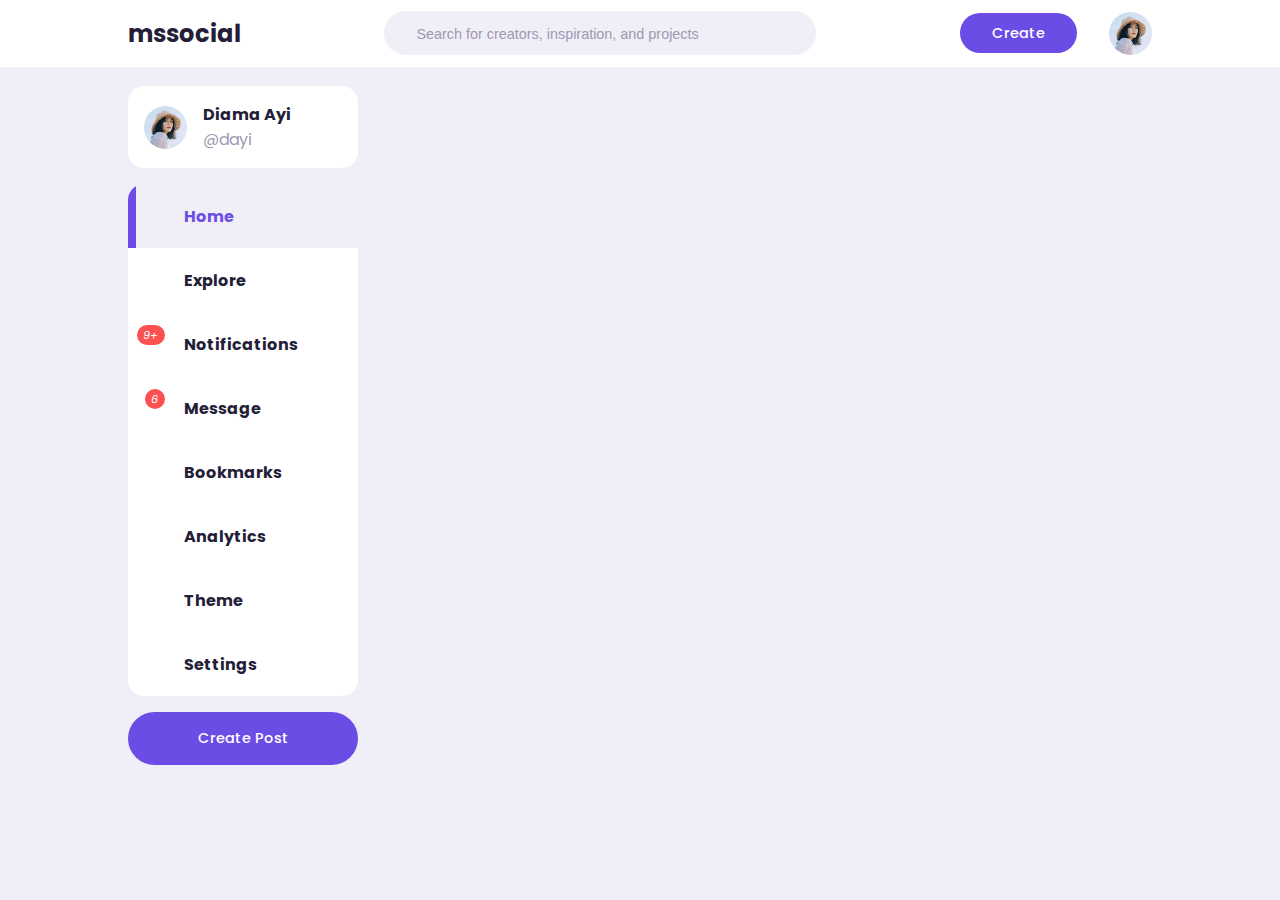
==== ms-social/index.html @ 0df50cbb "initialize project" ====
<!DOCTYPE html>
<html lang="en">
<head>
    <meta charset="UTF-8">
    <title>MS-SOCIAL</title>
    <!-- Link Icon -->
    <link rel="stylesheet" href="https://unicons.iconscout.com/release/v2.1.6/css/unicons.css">
    <!-- Link Css -->
    <link rel="stylesheet" href="./css/style.css">
</head>
<body>
    <!-- Nav -->
    <nav>
        <div class="container">
            <h2 class="log">mssocial</h2>
            <div class="search-bar">
                <i class="uil uil-search"></i>
                <input type="search" placeholder="Search for creators, inspiration, and projects">
            </div>
            <div class="create">
                <label class="btn btn-primary" for="#create-post">Create</label>
                <div class="profile-photo">
                    <img src="./images/profile-1.jpg" alt="profile">
                </div>
            </div>
        </div>
    </nav>

    <!-- Main -->
    <main>
        <div class="container">
            <!-- Left Side -->
            <div class="left">
                <a class="profile">
                    <div class="profile-photo">
                        <img src="./images/profile-1.jpg" alt="profile">
                    </div>
                    <div class="handle">
                        <h4>Diama Ayi</h4>
                        <p class="text-muted">@dayi</p>
                    </div>
                </a>

                <!-- Sidebar -->
                <div class="sidebar">
                    <a class="menu-item active">
                        <span><i class="uil uil-home"></i></span><h3>Home</h3>
                    </a>
                    <a class="menu-item">
                        <span><i class="uil uil-compass"></i></span><h3>Explore</h3>
                    </a>
                    <a class="menu-item" id="notifications">
                        <span><i class="uil uil-bell"><small class="notification-count">9+</small></i></span><h3>Notifications</h3>
                        <!-- Notification Popup -->
                        <div class="notification-popup">
                            <div>
                                <div class="profile-photo">
                                    <img src="./images/profile-2.jpg" alt="profile-2">
                                </div>
                                <div class="notification-body">
                                    <b>Keke Benjamin</b> accepted your friend request
                                    <small class="text-muted">2 MINUTES AGO</small>
                                </div>
                            </div>
                            <div>
                                <div class="profile-photo">
                                    <img src="./images/profile-3.jpg" alt="profile-3">
                                </div>
                                <div class="notification-body">
                                    <b>John Doe</b> commented on your post
                                    <small class="text-muted">1 HOUR AGO</small>
                                </div>
                            </div>
                            <div>
                                <div class="profile-photo">
                                    <img src="./images/profile-4.jpg" alt="profile-4">
                                </div>
                                <div class="notification-body">
                                    <b>Foo Bar</b> commented on your post
                                    <small class="text-muted">1 HOUR AGO</small>
                                </div>
                            </div>
                            <div>
                                <div class="profile-photo">
                                    <img src="./images/profile-5.jpg" alt="profile-5">
                                </div>
                                <div class="notification-body">
                                    <b>Doris Y. Lartey</b> commented on a post you are tagged in
                                    <small class="text-muted">1 HOUR AGO</small>
                                </div>
                            </div>
                            <div>
                                <div class="profile-photo">
                                    <img src="./images/profile-6.jpg" alt="profile-6">
                                </div>
                                <div class="notification-body">
                                    <b>Donald Trump</b> commented on your post
                                    <small class="text-muted">1 HOUR AGO</small>
                                </div>
                            </div>
                            <div>
                                <div class="profile-photo">
                                    <img src="./images/profile-7.jpg" alt="profile-7">
                                </div>
                                <div class="notification-body">
                                    <b>John Michel</b> commented on your post
                                    <small class="text-muted">1 HOUR AGO</small>
                                </div>
                            </div>
                        </div>
                        <!-- End of Notification Popup -->
                    </a>
                    <a class="menu-item" id="messages-notifications">
                        <span><i class="uil uil-envelope-alt"><small class="notification-count">6</small></i></span><h3>Message</h3>
                    </a>
                    <a class="menu-item">
                        <span><i class="uil uil-bookmark"></i></span><h3>Bookmarks</h3>
                    </a>
                    <a class="menu-item">
                        <span><i class="uil uil-chart-line"></i></span><h3>Analytics</h3>
                    </a>
                    <a class="menu-item">
                        <span><i class="uil uil-palette"></i></span><h3>Theme</h3>
                    </a>
                    <a class="menu-item">
                        <span><i class="uil uil-setting"></i></span><h3>Settings</h3>
                    </a>
                </div>
                <!-- End of Sidebar -->
                <label class="btn btn-primary" for="#create-post">Create Post</label>
            </div>
            <!-- Middle Side -->
            <div class="middle">
                
            </div>
            <!-- Right Side -->
            <div class="right">
                
            </div>
        </div>
    </main>
    <!-- Script Js -->
    <script src="./js/app.js"></script>
</body>
</html>
---- ms-social/css/style.css ----
@import url('https://fonts.googleapis.com/css2?family=Poppins:wght@100;200;300;400;500;600&display=swap');

:root {
    --color-white: hsl(252, 30%, 100%);
    --color-light: hsl(252, 30%, 95%);
    --color-gray: hsl(252, 15%, 65%);
    --color-primary: hsl(252, 75%, 60%);
    --color-secondary: hsl(120, 100%, 90%);
    --color-success: hsl(120, 95%, 65%);
    --color-danger: hsl(0, 95%, 65%);
    --color-dark: hsl(252, 30%, 17%);
    --color-black: hsl(252, 30%, 10%);

    --font-family: 'Poppins', sans-serif;

    --border-radius: 2rem;
    --card-border-radius: 1rem;
    --btn-padding: 0.6rem 2rem;
    --search-padding: 0.6rem 1rem;
    --card-padding: 1rem;

    --sticky-top-left: 5.4rem;
    --sticky-top-right: -18rem;
}

*,
*::before,
*::after {
    margin: 0;
    padding: 0;
    outline: 0;
    box-sizing: border-box;
    text-decoration: none;
    list-style-type: none;
    border: none;
}

body {
    font-family: var(--font-family);
    color: var(--color-dark);
    background-color: var(--color-light);
    overflow: hidden;
}

/* General Styles */

.container {
    width: 80%;
    margin: 0 auto;
}

.profile-photo {
    width: 2.7rem;
    aspect-ratio: 1/1;
    border-radius: 50%;
    overflow: hidden;
}

img {
    display: block;
    width: 100%;
}

.btn {
    display: inline-block;
    padding: var(--btn-padding);
    font-weight: 500;
    border-radius: var(--border-radius);
    cursor: pointer;
    transition: all 300ms ease;
    font-size: 0.9rem;
}

.btn:hover {
    opacity: 0.8;
}

.btn-primary {
    background-color: var(--color-primary);
    color: white;
}

.text-bold {
    font-weight: 500;
}

.text-muted {
    color: var(--color-gray);
}

/* Navbar Style */
nav {
    width: 100%;
    background-color: var(--color-white);
    padding: 0.7rem 0;
    position: fixed;
    top: 0;
    z-index: 10;
}

nav .container {
    display: flex;
    align-items: center;
    justify-content: space-between;
}

nav .search-bar {
    background-color: var(--color-light);
    border-radius: var(--border-radius);
    padding: var(--search-padding);
}

nav .search-bar input[type="search"] {
    background-color: transparent;
    width: 30vw;
    margin-left: 1rem;
    font-size: 0.9rem;
    color: var(--color-dark);
}

nav .search-bar input[type="search"]::placeholder {
    color: var(--color-gray);
}

nav .create {
    display: flex;
    align-items: center;
    gap: 2rem;
}

/* Main */
main {
    position: relative;
    top: 5.4rem;
}

main .container {
    display: grid;
    grid-template-columns: 18vw auto 20vw;
    column-gap: 2rem;
    position: relative;
}

/* Left */
main .container .left {
    height: max-content;
    position: sticky;
    top: var(--sticky-top-left);
}

main .container .left .profile {
    padding: var(--card-padding);
    background-color: var(--color-white);
    border-radius: var(--card-border-radius);
    display: flex;
    align-items: center;
    column-gap: 1rem;
    width: 100%;
}

/* Sidebar */
.left .sidebar {
    margin-top: 1rem;
    background-color: var(--color-white);
    border-radius: var(--card-border-radius);
}

.left .sidebar .menu-item {
    display: flex;
    align-items: center;
    height: 4rem;
    cursor: pointer;
    transition: all 300ms ease;
    position: relative;
}

.left .sidebar .menu-item:hover {
    background-color: var(--color-light);
}

.left .sidebar i {
    font-size: 1.4rem;
    color: var(--color-gray);
    margin-left: 2rem;
    position: relative;
}

.left .sidebar i .notification-count {
    background-color: var(--color-danger);
    color: white;
    font-size: 0.7rem;
    width: fit-content;
    border-radius: 0.8rem;
    padding: 0.1rem 0.4rem;
    position: absolute;
    top: -0.2rem;
    right: -0.3rem;
}

.left .sidebar h3 {
    margin-left: 1.5rem;
    font-size: 1rem;
}

.left .sidebar .active {
    background-color: var(--color-light);
}

.left .sidebar .active i,
.left .sidebar .active h3 {
    color: var(--color-primary);
}

.left .sidebar .active::before {
    content: "";
    display: block;
    width: 0.5rem;
    height: 100%;
    position: absolute;
    background-color: var(--color-primary);
}

.left .sidebar .menu-item:first-child.active {
    border-top-left-radius: var(--card-border-radius);
    overflow: hidden;
}

.left .sidebar .menu-item:last-child.active {
    border-bottom-left-radius: var(--card-border-radius);
    overflow: hidden;
}

.left .btn {
    margin-top: 1rem;
    width: 100%;
    text-align: center;
    padding: 1rem 0;
}

/* Notification Popup */
.left .notification-popup {
    position: absolute;
    top: 0;
    left: 110%;
    width: 38rem;
    background-color: var(--color-white);
    border-radius: var(--card-border-radius);
    padding: var(--card-padding);
    box-shadow: 0 0 2rem hsl(var(--color-primary), 75%, 60% 25%);
    z-index: 8;
    display: none;
}

.left .notification-popup::before {
    content: "";
    width: 1.2rem;
    height: 1.2rem;
    display: block;
    background-color: var(--color-white);
    position: absolute;
    left: -0.6rem;
    transform: rotate(45deg);
}

.left .notification-popup > div {
    display: flex;
    align-items: start;
    gap: 1rem;
    margin-bottom: 1rem;
}

.left .notification-popup small {
    display: block;
}
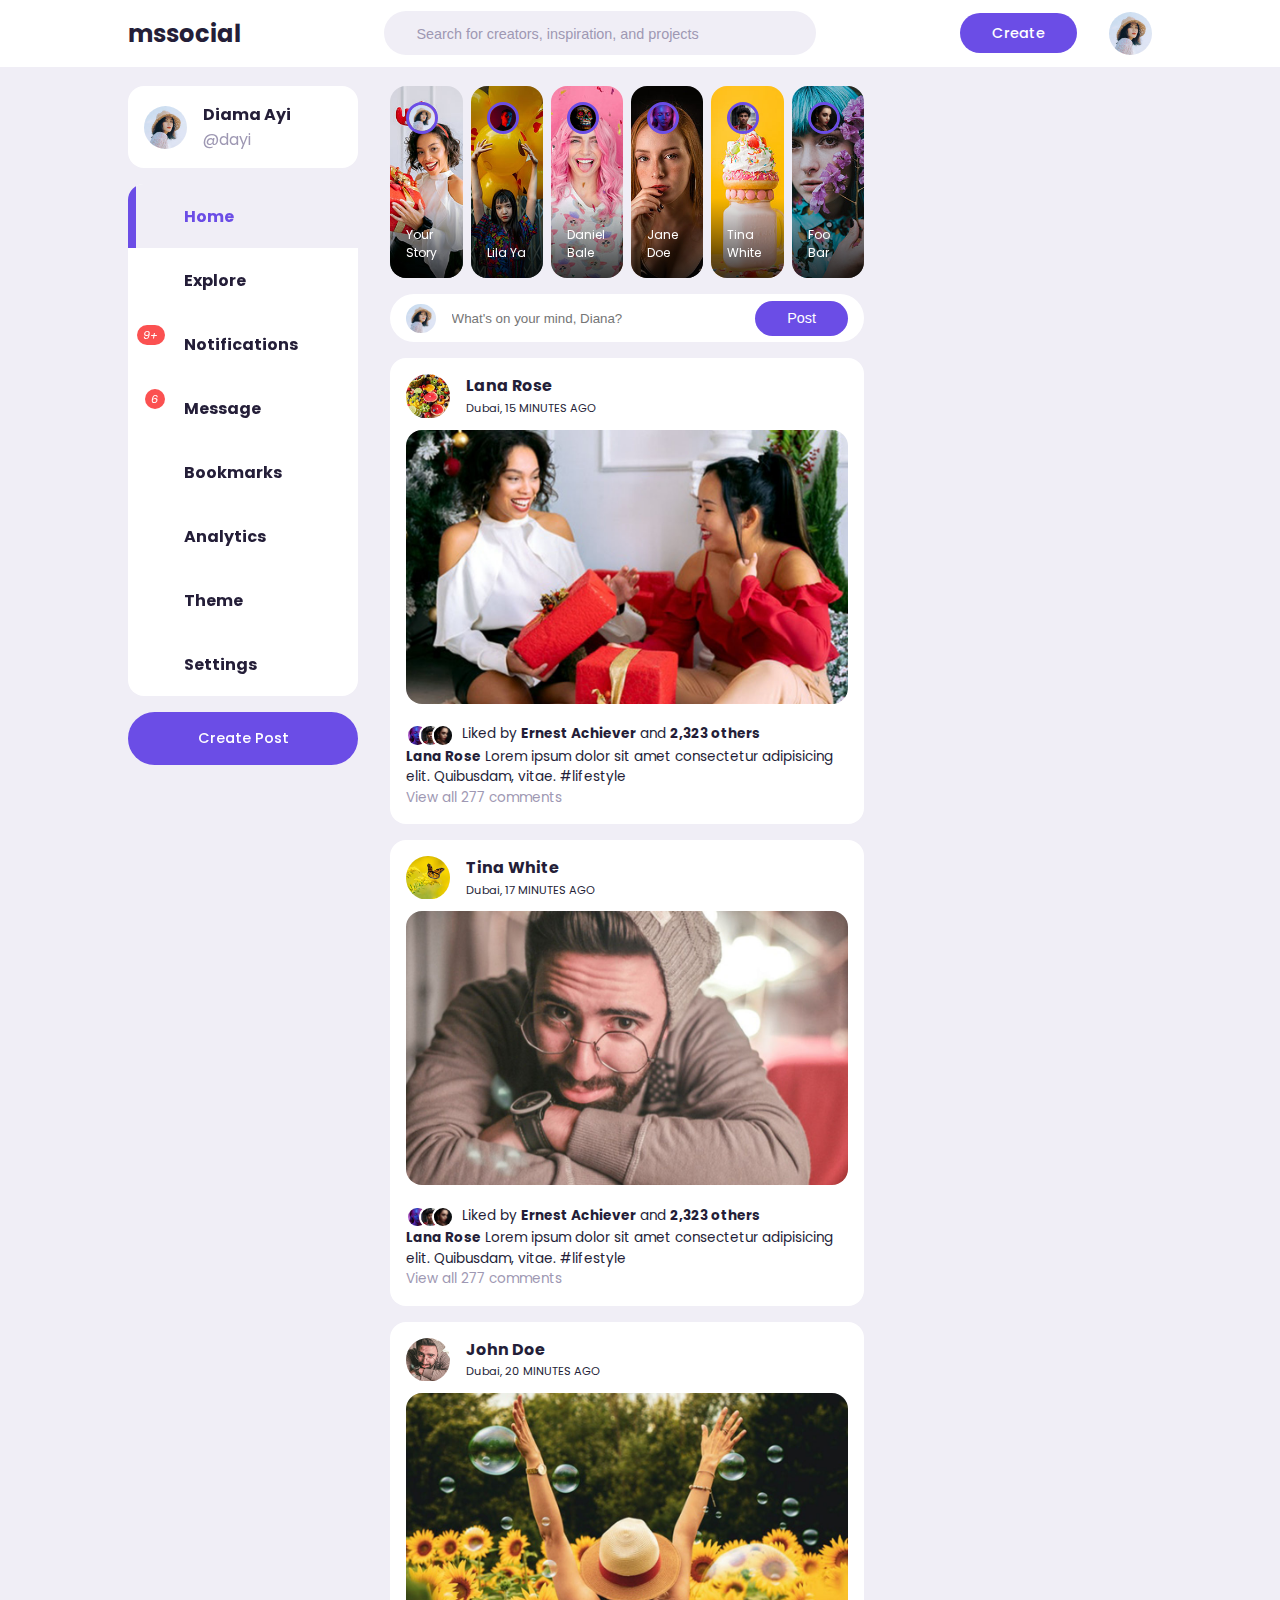
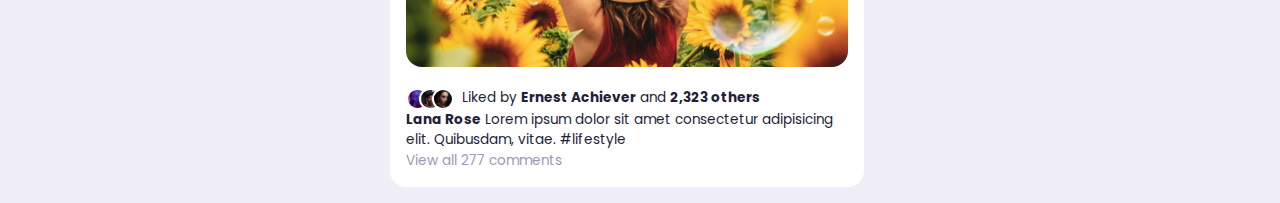
==== commit bda478c9: "add more on story and feed to ms-social" ====
--- a/ms-social/index.html
+++ b/ms-social/index.html
@@ -129,10 +129,191 @@
                 <!-- End of Sidebar -->
                 <label class="btn btn-primary" for="#create-post">Create Post</label>
             </div>
+            <!-- End of Left Side -->
+
             <!-- Middle Side -->
             <div class="middle">
-                
-            </div>
+                <!-- Stories -->
+                <div class="stories">
+                    <div class="story">
+                        <div class="profile-photo">
+                            <img src="./images/profile-1.jpg" alt="profile-1">
+                        </div>
+                        <p class="name">Your Story</p>
+                    </div>
+                    <div class="story">
+                        <div class="profile-photo">
+                            <img src="./images/profile-8.jpg" alt="profile-8">
+                        </div>
+                        <p class="name">Lila Ya</p>
+                    </div>
+                    <div class="story">
+                        <div class="profile-photo">
+                            <img src="./images/profile-9.jpg" alt="profile-9">
+                        </div>
+                        <p class="name">Daniel Bale</p>
+                    </div>
+                    <div class="story">
+                        <div class="profile-photo">
+                            <img src="./images/profile-10.jpg" alt="profile-10">
+                        </div>
+                        <p class="name">Jane Doe</p>
+                    </div>
+                    <div class="story">
+                        <div class="profile-photo">
+                            <img src="./images/profile-11.jpg" alt="profile-11">
+                        </div>
+                        <p class="name">Tina White</p>
+                    </div>
+                    <div class="story">
+                        <div class="profile-photo">
+                            <img src="./images/profile-12.jpg" alt="profile-12">
+                        </div>
+                        <p class="name">Foo Bar</p>
+                    </div>
+                </div>
+                <!-- End of Stories -->
+
+                <!-- Create a post -->
+                <form class="create-post">
+                    <div class="profile-photo">
+                        <img src="./images/profile-1.jpg" alt="profile-1">
+                    </div>
+                    <input type="text" placeholder="What's on your mind, Diana?" id="create-post">
+                    <input type="submit" value="Post" class="btn btn-primary">
+                </form>
+                <!-- End of Create of post -->
+
+                <!-- Feeds -->
+                <div class="feeds">
+                    <!-- Feed 1 -->
+                    <div class="feed">
+                        <div class="head">
+                            <div class="user">
+                                <div class="profile-photo">
+                                    <img src="./images/profile-13.jpg" alt="profile-13">
+                                </div>
+                                <div class="ingo">
+                                    <h3>Lana Rose</h3>
+                                    <small>Dubai, 15 MINUTES AGO</small>
+                                </div>
+                            </div>
+                            <span class="edit">
+                                <i class="uil uil-ellipsis-h"></i>
+                            </span>
+                        </div>
+                        <div class="photo">
+                            <img src="./images/feed-1.jpg" alt="feed-1">
+                        </div>
+                        <div class="action-buttons">
+                            <div class="interaction-buttons">
+                                <span><i class="uil uil-heart"></i></span>
+                                <span><i class="uil uil-comment-dots"></i></span>
+                                <span><i class="uil uil-share-alt"></i></span>
+                            </div>
+                            <div class="bookmark">
+                                <span><i class="uil uil-bookmark-full"></i></span>
+                            </div>
+                        </div>
+                        <div class="liked-by">
+                            <span><img src="./images/profile-10.jpg" alt="profile-10"></span>
+                            <span><img src="./images/profile-11.jpg" alt="profile-11"></span>
+                            <span><img src="./images/profile-12.jpg" alt="profile-12"></span>
+                            <p>Liked by <b>Ernest Achiever</b> and <b>2,323 others</b></p>
+                        </div>
+                        <div class="caption">
+                            <p><b>Lana Rose</b> Lorem ipsum dolor sit amet consectetur adipisicing elit. Quibusdam, vitae. <span class="harsh-tag">#lifestyle</span></p>
+                        </div>
+                        <div class="comments text-muted">View all 277 comments</div>
+                    </div>
+                    <!-- End of Feed 1 -->
+                    <!-- Feed 2 -->
+                    <div class="feed">
+                        <div class="head">
+                            <div class="user">
+                                <div class="profile-photo">
+                                    <img src="./images/profile-14.jpg" alt="profile-14">
+                                </div>
+                                <div class="ingo">
+                                    <h3>Tina White</h3>
+                                    <small>Dubai, 17 MINUTES AGO</small>
+                                </div>
+                            </div>
+                            <span class="edit">
+                                <i class="uil uil-ellipsis-h"></i>
+                            </span>
+                        </div>
+                        <div class="photo">
+                            <img src="./images/feed-2.jpg" alt="feed-2">
+                        </div>
+                        <div class="action-buttons">
+                            <div class="interaction-buttons">
+                                <span><i class="uil uil-heart"></i></span>
+                                <span><i class="uil uil-comment-dots"></i></span>
+                                <span><i class="uil uil-share-alt"></i></span>
+                            </div>
+                            <div class="bookmark">
+                                <span><i class="uil uil-bookmark-full"></i></span>
+                            </div>
+                        </div>
+                        <div class="liked-by">
+                            <span><img src="./images/profile-10.jpg" alt="profile-10"></span>
+                            <span><img src="./images/profile-11.jpg" alt="profile-11"></span>
+                            <span><img src="./images/profile-12.jpg" alt="profile-12"></span>
+                            <p>Liked by <b>Ernest Achiever</b> and <b>2,323 others</b></p>
+                        </div>
+                        <div class="caption">
+                            <p><b>Lana Rose</b> Lorem ipsum dolor sit amet consectetur adipisicing elit. Quibusdam, vitae. <span class="harsh-tag">#lifestyle</span></p>
+                        </div>
+                        <div class="comments text-muted">View all 277 comments</div>
+                    </div>
+                    <!-- End of Feed 2 -->
+                    <!-- Feed 3 -->
+                    <div class="feed">
+                        <div class="head">
+                            <div class="user">
+                                <div class="profile-photo">
+                                    <img src="./images/profile-15.jpg" alt="profile-15">
+                                </div>
+                                <div class="ingo">
+                                    <h3>John Doe</h3>
+                                    <small>Dubai, 20 MINUTES AGO</small>
+                                </div>
+                            </div>
+                            <span class="edit">
+                                <i class="uil uil-ellipsis-h"></i>
+                            </span>
+                        </div>
+                        <div class="photo">
+                            <img src="./images/feed-3.jpg" alt="feed-3">
+                        </div>
+                        <div class="action-buttons">
+                            <div class="interaction-buttons">
+                                <span><i class="uil uil-heart"></i></span>
+                                <span><i class="uil uil-comment-dots"></i></span>
+                                <span><i class="uil uil-share-alt"></i></span>
+                            </div>
+                            <div class="bookmark">
+                                <span><i class="uil uil-bookmark-full"></i></span>
+                            </div>
+                        </div>
+                        <div class="liked-by">
+                            <span><img src="./images/profile-10.jpg" alt="profile-10"></span>
+                            <span><img src="./images/profile-11.jpg" alt="profile-11"></span>
+                            <span><img src="./images/profile-12.jpg" alt="profile-12"></span>
+                            <p>Liked by <b>Ernest Achiever</b> and <b>2,323 others</b></p>
+                        </div>
+                        <div class="caption">
+                            <p><b>Lana Rose</b> Lorem ipsum dolor sit amet consectetur adipisicing elit. Quibusdam, vitae. <span class="harsh-tag">#lifestyle</span></p>
+                        </div>
+                        <div class="comments text-muted">View all 277 comments</div>
+                    </div>
+                    <!-- End of Feed 3 -->
+                </div>
+                <!-- End of Feeds -->
+            </div>
+            <!-- End of Middle Side -->
+
             <!-- Right Side -->
             <div class="right">
                 
--- a/ms-social/css/style.css
+++ b/ms-social/css/style.css
@@ -39,7 +39,7 @@
     font-family: var(--font-family);
     color: var(--color-dark);
     background-color: var(--color-light);
-    overflow: hidden;
+    /* overflow: hidden; */
 }
 
 /* General Styles */
@@ -271,4 +271,148 @@
 
 .left .notification-popup small {
     display: block;
+}
+
+/* Middle */
+.middle .stories {
+    display: flex;
+    justify-content: space-between;
+    height: 12rem;
+    gap: 0.5rem;
+}
+
+.middle .stories .story {
+    padding: var(--card-padding);
+    border-radius: var(--card-border-radius);
+    display: flex;
+    flex-direction: column;
+    justify-content: space-between;
+    align-items: center;
+    color: white;
+    font-size: 0.75rem;
+    width: 100%;
+    position: relative;
+    overflow: hidden;
+}
+
+.middle .stories .story::before {
+    content: "";
+    display: flex;
+    width: 100%;
+    height: 5rem;
+    background: linear-gradient(transparent, rgba(0, 0, 0, 0.75));
+    position: absolute;
+    bottom: 0;
+}
+
+.middle .stories .story .name {
+    z-index: 2;
+}
+
+.middle .stories .story:nth-child(1) {
+    background: url('../images/story-1.jpg') no-repeat center center/cover;
+}
+
+.middle .stories .story:nth-child(2) {
+    background: url('../images/story-2.jpg') no-repeat center center/cover;
+}
+
+.middle .stories .story:nth-child(3) {
+    background: url('../images/story-3.jpg') no-repeat center center/cover;
+}
+
+.middle .stories .story:nth-child(4) {
+    background: url('../images/story-4.jpg') no-repeat center center/cover;
+}
+
+.middle .stories .story:nth-child(5) {
+    background: url('../images/story-5.jpg') no-repeat center center/cover;
+}
+
+.middle .stories .story:nth-child(6) {
+    background: url('../images/story-6.jpg') no-repeat center center/cover;
+}
+
+.middle .story .profile-photo {
+    width: 2rem;
+    height: 2rem;
+    align-self: start;
+    border: 3px solid var(--color-primary);
+}
+
+/* Creat Post */
+.middle .create-post {
+    width: 100%;
+    display: flex;
+    align-items: center;
+    justify-content: space-between;
+    margin-top: 1rem;
+    background-color: var(--color-white);
+    padding: 0.4rem var(--card-padding);
+    border-radius: var(--border-radius);
+}
+
+.middle .create-post input[type="text"] {
+    justify-self: start;
+    width: 100%;
+    padding-left: 1rem;
+    background-color: transparent;
+    color: var(--color-dark);
+    margin-right: 1rem;
+}
+
+/* Feeds */
+.middle .feeds .feed {
+    background-color: var(--color-white);
+    border-radius: var(--card-border-radius);
+    padding: var(--card-padding);
+    margin: 1rem 0;
+    font-size: 0.85rem;
+    line-height: 1.5;
+}
+
+.middle .feed .head {
+    display: flex;
+    justify-content: space-between;
+}
+
+.middle .feed .user {
+    display: flex;
+    gap: 1rem;
+}
+
+.middle .feed .photo {
+    border-radius: var(--card-border-radius);
+    overflow: hidden;
+    margin: 0.7rem 0;
+}
+
+.middle .feed .action-buttons {
+    display: flex;
+    justify-content: space-between;
+    align-items: center;
+    font-size: 1.4rem;
+    margin: 0.6rem;
+}
+
+.middle .liked-by {
+    display: flex;
+}
+
+.middle .liked-by span {
+    width: 1.4rem;
+    height: 1.4rem;
+    display: block;
+    border-radius: 50%;
+    overflow: hidden;
+    border: 2px solid var(--color-white);
+    margin-left: -0.6rem;
+}
+
+.middle .liked-by span:first-child {
+    margin: 0;
+}
+
+.middle .liked-by p {
+    margin-left: 0.5rem;
 }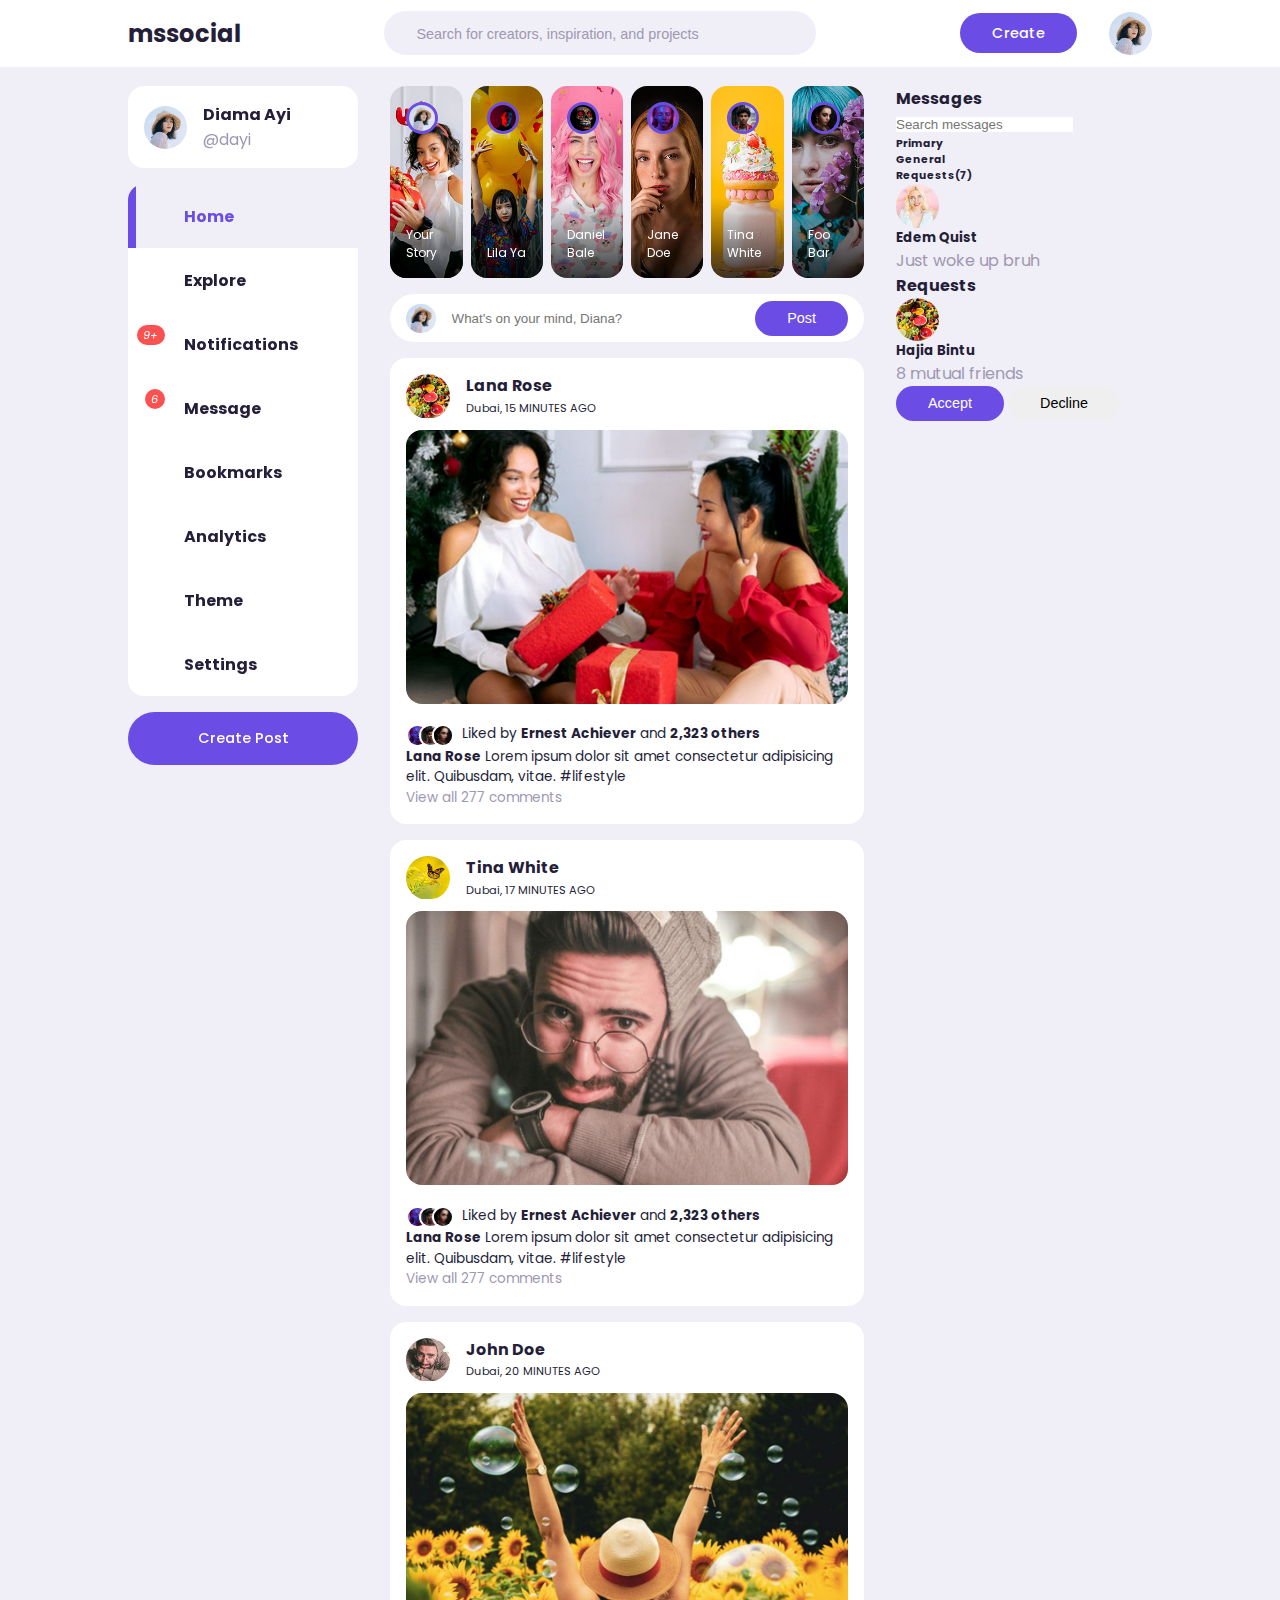
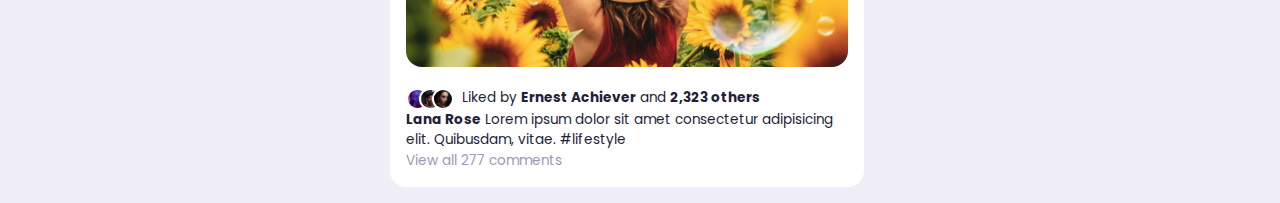
==== commit 1624a7bf: "update ms-social: html file" ====
--- a/ms-social/index.html
+++ b/ms-social/index.html
@@ -316,7 +316,60 @@
 
             <!-- Right Side -->
             <div class="right">
-                
+                <div class="messages">
+                    <div class="heading">
+                        <h4>Messages</h4><i class="uil uil-edit"></i>
+                    </div>
+                    <!-- Search Bar -->
+                    <div class="search-bar">
+                        <i class="uil uil-search"></i>
+                        <input type="search" placeholder="Search messages" id="message-search">
+                    </div>
+                    <!-- Messages Category -->
+                    <div class="category">
+                        <h6 class="active">Primary</h6>
+                        <h6>General</h6>
+                        <h6 class="message-requests">Requests(7)</h6>
+                    </div>
+                    <!-- Message -->
+                    <div class="message">
+                        <div class="profile-photo">
+                            <img src="./images/profile-17.jpg" alt="profile-17">
+                        </div>
+                        <div class="message-body">
+                            <h5>Edem Quist</h5>
+                            <p class="text-muted">Just woke up bruh</p>
+                        </div>
+                    </div>
+                    <!-- End of Message -->
+
+                    <!-- Friend Requests -->
+                    <div class="friend-request">
+                        <h4>Requests</h4>
+                        <div class="request">
+                            <div class="info">
+                                <div class="profile-photo">
+                                    <img src="./images/profile-13.jpg" alt="profile-13">
+                                </div>
+                                <div>
+                                    <h5>Hajia Bintu</h5>
+                                    <p class="text-muted">
+                                        8 mutual friends
+                                    </p>
+                                    <div class="action">
+                                        <button class="btn btn-primary">
+                                            Accept
+                                        </button>
+                                        <button class="btn">
+                                            Decline
+                                        </button>
+                                    </div>
+                                </div>
+                            </div>
+                        </div>
+                    </div>
+                    <!-- End of Friend Requests -->
+                </div>
             </div>
         </div>
     </main>
